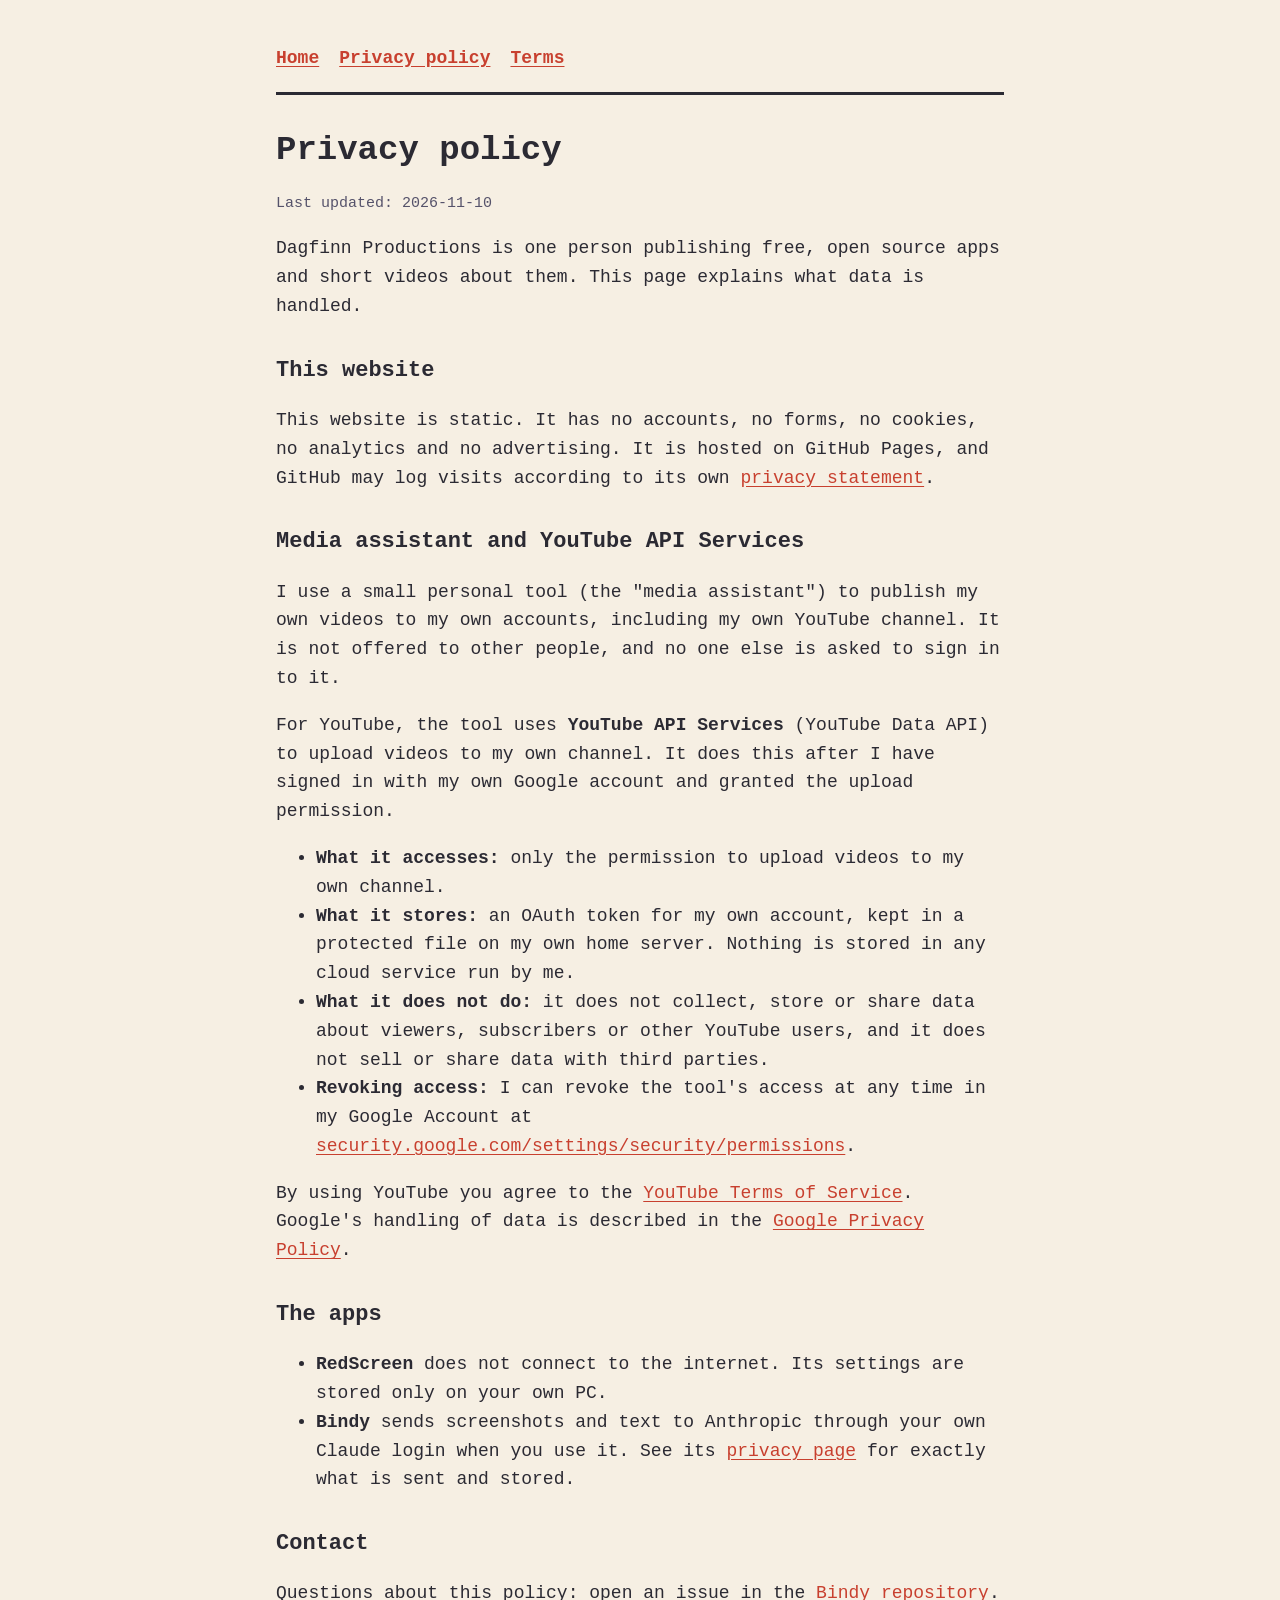
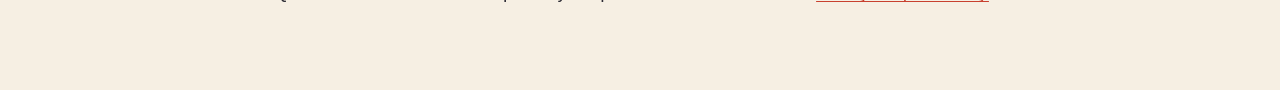
==== privacy.html @ c5734d8a "Nettside for Dagfinn Productions: forside, personvern og vilkår" ====
<!doctype html>
<html lang="en">
<head>
<meta charset="utf-8">
<meta name="viewport" content="width=device-width, initial-scale=1">
<title>Privacy policy – Dagfinn Productions</title>
<link rel="stylesheet" href="style.css">
</head>
<body>
<main>
  <nav aria-label="Main">
    <a href="index.html">Home</a>
    <a href="privacy.html">Privacy policy</a>
    <a href="terms.html">Terms</a>
  </nav>
  <h1>Privacy policy</h1>
  <p class="dempet">Last updated: 2026-11-10</p>
  <p>Dagfinn Productions is one person publishing free, open source apps and short videos about them. This page explains what data is handled.</p>

  <h2>This website</h2>
  <p>This website is static. It has no accounts, no forms, no cookies, no analytics and no advertising. It is hosted on GitHub Pages, and GitHub may log visits according to its own <a href="https://docs.github.com/en/site-policy/privacy-policies/github-general-privacy-statement">privacy statement</a>.</p>

  <h2>Media assistant and YouTube API Services</h2>
  <p>I use a small personal tool (the "media assistant") to publish my own videos to my own accounts, including my own YouTube channel. It is not offered to other people, and no one else is asked to sign in to it.</p>
  <p>For YouTube, the tool uses <strong>YouTube API Services</strong> (YouTube Data API) to upload videos to my own channel. It does this after I have signed in with my own Google account and granted the upload permission.</p>
  <ul>
    <li><strong>What it accesses:</strong> only the permission to upload videos to my own channel.</li>
    <li><strong>What it stores:</strong> an OAuth token for my own account, kept in a protected file on my own home server. Nothing is stored in any cloud service run by me.</li>
    <li><strong>What it does not do:</strong> it does not collect, store or share data about viewers, subscribers or other YouTube users, and it does not sell or share data with third parties.</li>
    <li><strong>Revoking access:</strong> I can revoke the tool's access at any time in my Google Account at <a href="https://security.google.com/settings/security/permissions">security.google.com/settings/security/permissions</a>.</li>
  </ul>
  <p>By using YouTube you agree to the <a href="https://www.youtube.com/t/terms">YouTube Terms of Service</a>. Google's handling of data is described in the <a href="http://www.google.com/policies/privacy">Google Privacy Policy</a>.</p>

  <h2>The apps</h2>
  <ul>
    <li><strong>RedScreen</strong> does not connect to the internet. Its settings are stored only on your own PC.</li>
    <li><strong>Bindy</strong> sends screenshots and text to Anthropic through your own Claude login when you use it. See its <a href="https://github.com/DagF1nn/bindy/blob/main/PRIVACY.md">privacy page</a> for exactly what is sent and stored.</li>
  </ul>

  <h2>Contact</h2>
  <p>Questions about this policy: open an issue in the <a href="https://github.com/DagF1nn/bindy/issues">Bindy repository</a>.</p>
</main>
</body>
</html>
---- style.css ----
:root { --bg: #f6efe3; --kort: #ffffff; --ink: #2b2a33; --dempet: #55526a; --aksent: #c8402f; --kant: #2b2a33; }
@media (prefers-color-scheme: dark) { :root { --bg: #1d1c24; --kort: #2b2a33; --ink: #f6efe3; --dempet: #b9b5c9; --aksent: #f08a3c; --kant: #f6efe3; } }
* { box-sizing: border-box; }
body { margin: 0; background: var(--bg); color: var(--ink); font: 18px/1.6 Consolas, "Courier New", monospace; }
main { max-width: 760px; margin: 0 auto; padding: 24px 16px 64px; }
h1 { font-size: 34px; margin: 28px 0 8px; }
h2 { font-size: 22px; margin: 32px 0 8px; }
a { color: var(--aksent); text-underline-offset: 3px; }
a:focus-visible { outline: 3px solid var(--aksent); outline-offset: 3px; }
nav { display: flex; flex-wrap: wrap; gap: 8px 20px; padding: 12px 0; border-bottom: 3px solid var(--kant); }
nav a { min-height: 44px; display: inline-flex; align-items: center; font-weight: 700; }
.kort { background: var(--kort); border: 3px solid var(--kant); border-radius: 20px; padding: 16px 20px; margin: 16px 0; box-shadow: 0 6px 0 rgba(43,42,51,0.18); }
.kort h3 { margin: 0 0 4px; font-size: 20px; }
.dempet { color: var(--dempet); font-size: 15px; }
footer { margin-top: 48px; color: var(--dempet); font-size: 15px; }
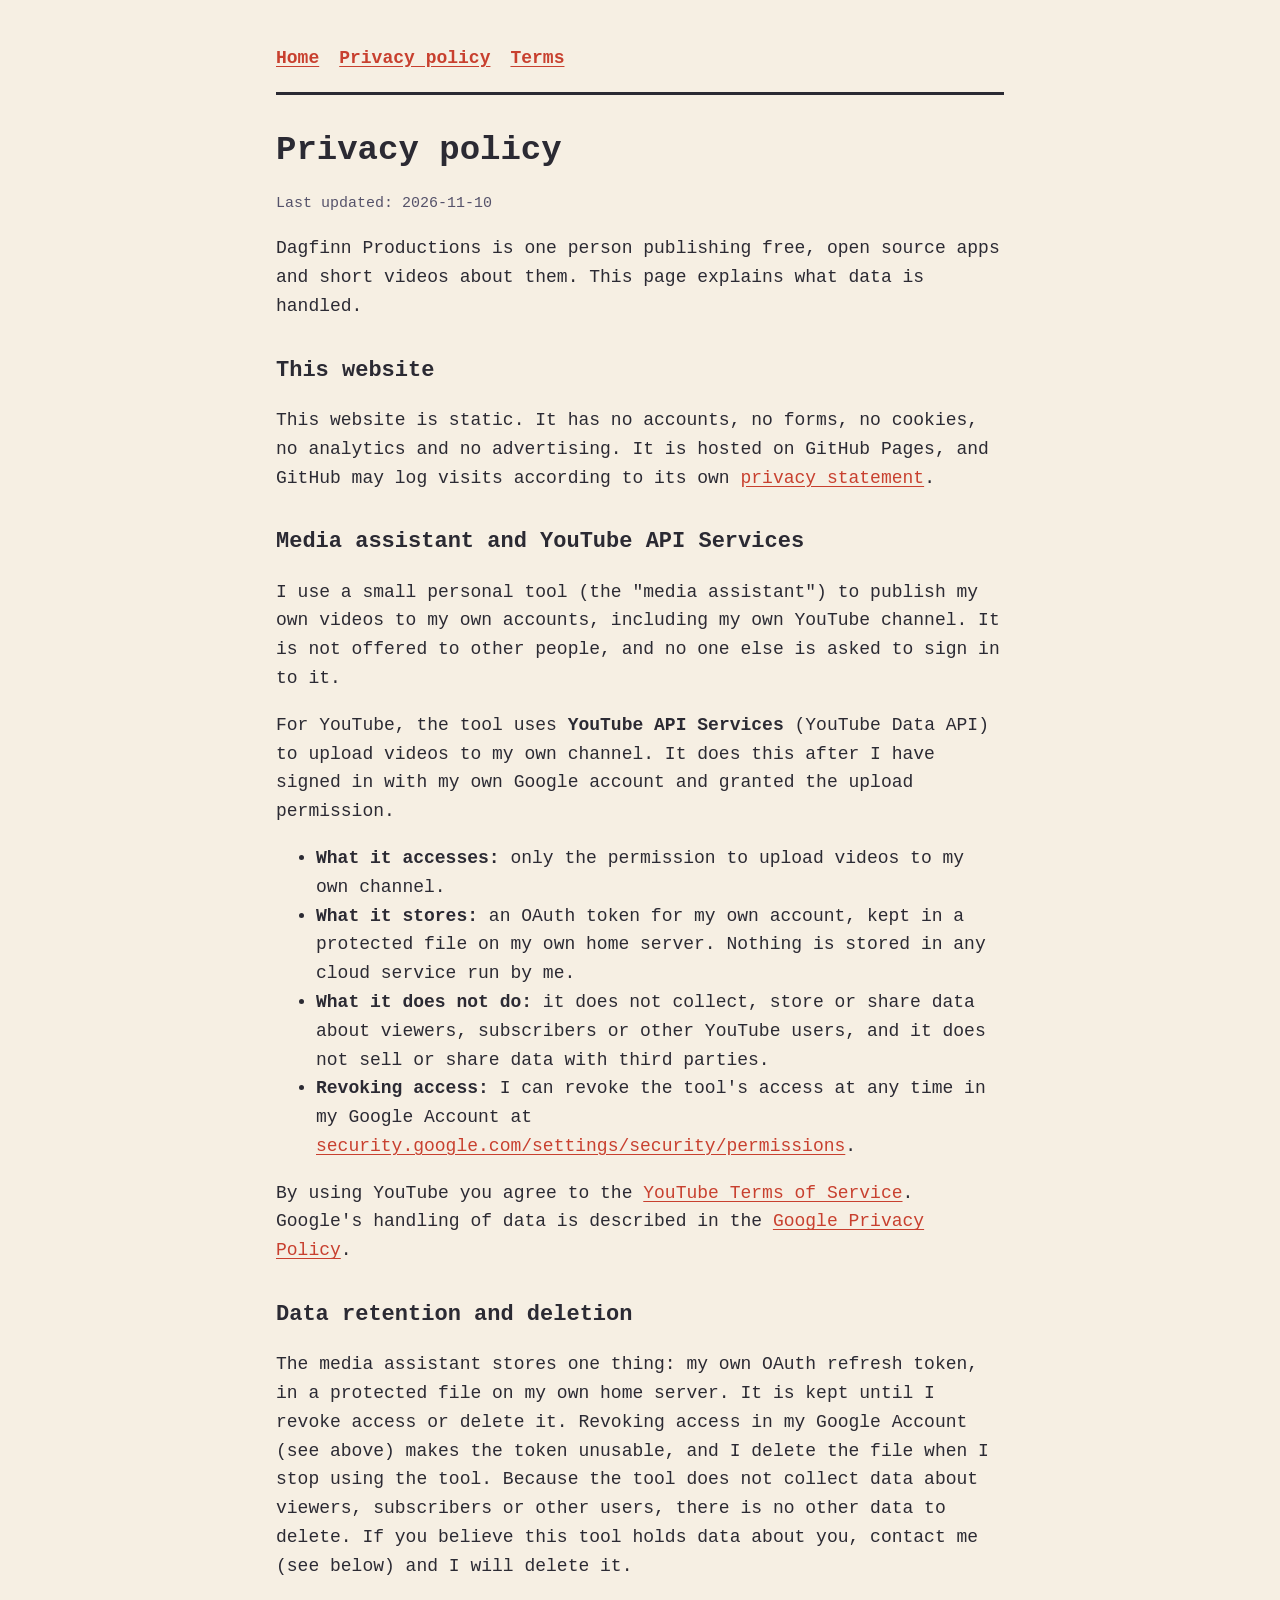
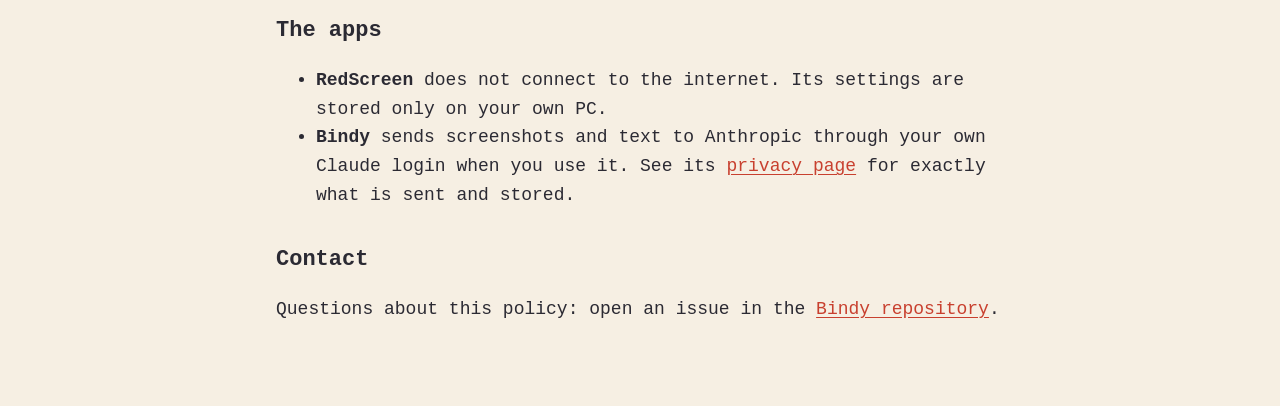
==== commit a096b4e7: "Personvern: oppbevaring og sletting. Forside: YouTube API Services-omtale og lenker" ====
--- a/privacy.html
+++ b/privacy.html
@@ -31,6 +31,9 @@
   </ul>
   <p>By using YouTube you agree to the <a href="https://www.youtube.com/t/terms">YouTube Terms of Service</a>. Google's handling of data is described in the <a href="http://www.google.com/policies/privacy">Google Privacy Policy</a>.</p>
 
+  <h2>Data retention and deletion</h2>
+  <p>The media assistant stores one thing: my own OAuth refresh token, in a protected file on my own home server. It is kept until I revoke access or delete it. Revoking access in my Google Account (see above) makes the token unusable, and I delete the file when I stop using the tool. Because the tool does not collect data about viewers, subscribers or other users, there is no other data to delete. If you believe this tool holds data about you, contact me (see below) and I will delete it.</p>
+
   <h2>The apps</h2>
   <ul>
     <li><strong>RedScreen</strong> does not connect to the internet. Its settings are stored only on your own PC.</li>
